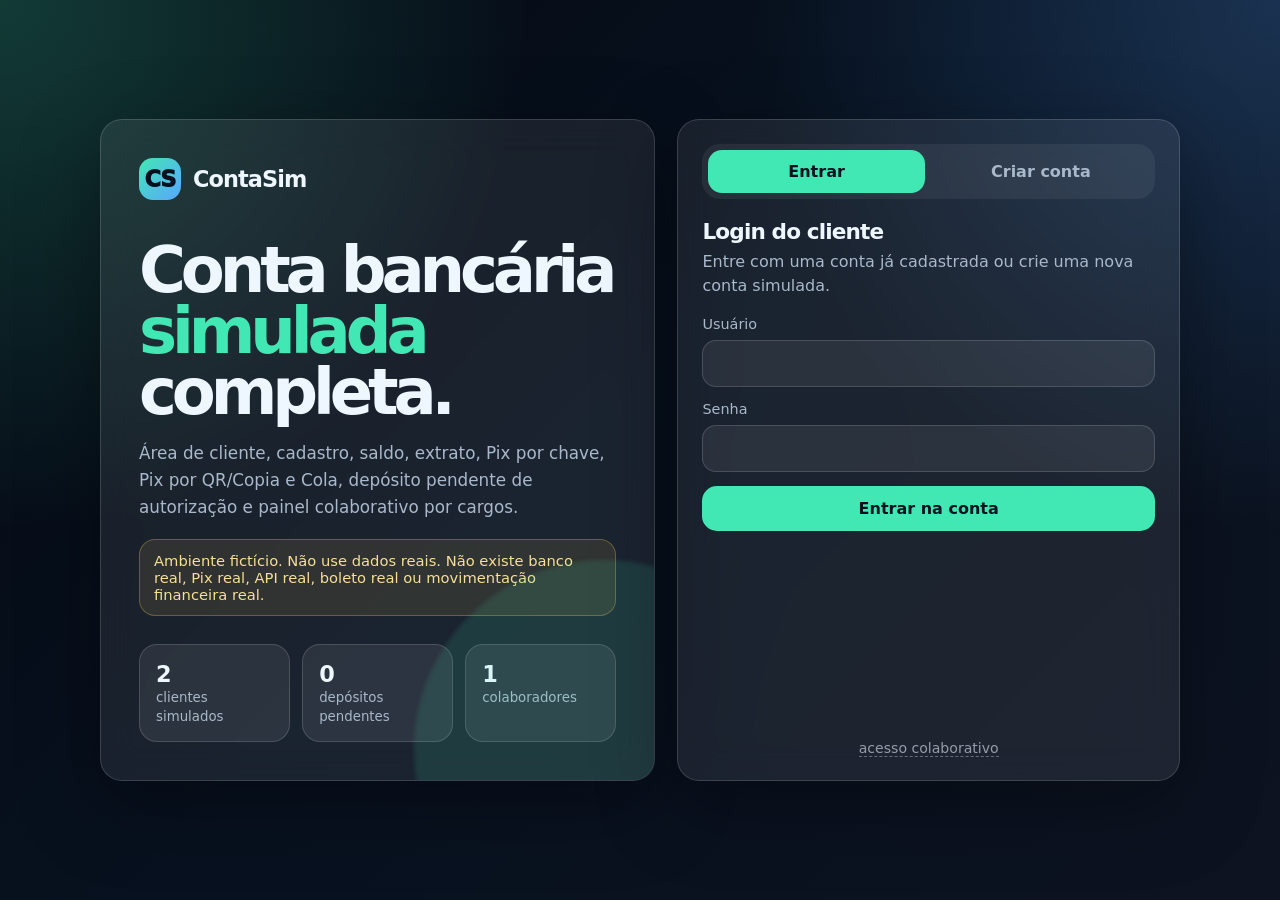
==== index.html @ 7216822e "Add files via upload" ====
<!DOCTYPE html>
<html lang="pt-BR">
<head>
  <meta charset="UTF-8" />
  <meta name="viewport" content="width=device-width, initial-scale=1.0" />
  <title>ContaSim — App Bancário Simulado</title>
  <link rel="stylesheet" href="styles.css" />
</head>
<body>
  <noscript>Ative o JavaScript para usar a simulação.</noscript>
  <div id="app"></div>
  <div id="toast" class="toast"></div>
  <script src="app.js"></script>
</body>
</html>
---- styles.css ----
:root {
  --bg: #07111f;
  --bg-soft: #0b1a2e;
  --card: rgba(255, 255, 255, 0.08);
  --card-strong: rgba(255, 255, 255, 0.13);
  --line: rgba(255, 255, 255, 0.15);
  --text: #eef6ff;
  --muted: #a9b8ca;
  --accent: #42e8b4;
  --accent-2: #58a6ff;
  --danger: #ff5f6d;
  --warning: #ffcf5a;
  --ok: #4ced9a;
  --shadow: 0 24px 80px rgba(0, 0, 0, 0.35);
  --radius: 22px;
  font-family: Inter, ui-sans-serif, system-ui, -apple-system, BlinkMacSystemFont, "Segoe UI", sans-serif;
}

* { box-sizing: border-box; }
html { scroll-behavior: smooth; }
body {
  margin: 0;
  color: var(--text);
  background:
    radial-gradient(circle at top left, rgba(66, 232, 180, 0.22), transparent 34%),
    radial-gradient(circle at top right, rgba(88, 166, 255, 0.22), transparent 34%),
    linear-gradient(135deg, #050a12 0%, #07111f 48%, #0d1320 100%);
  min-height: 100vh;
}

button, input, select, textarea { font: inherit; }
button { border: 0; }
input, select, textarea {
  width: 100%;
  border: 1px solid var(--line);
  background: rgba(255, 255, 255, 0.07);
  color: var(--text);
  padding: 13px 14px;
  border-radius: 14px;
  outline: none;
  transition: border .2s, background .2s, transform .2s;
}
input:focus, select:focus, textarea:focus { border-color: rgba(66, 232, 180, .8); background: rgba(255,255,255,.11); }
input::placeholder, textarea::placeholder { color: rgba(238, 246, 255, .45); }
select option { color: #07111f; }
textarea { min-height: 92px; resize: vertical; }
label { color: var(--muted); font-size: .9rem; display: block; margin-bottom: 8px; }

.app-shell { min-height: 100vh; display: flex; flex-direction: column; }
.auth-page { min-height: 100vh; display: grid; place-items: center; padding: 28px 16px; }
.auth-grid { width: min(1080px, 100%); display: grid; grid-template-columns: 1.05fr .95fr; gap: 22px; align-items: stretch; }
.hero-card, .auth-card, .panel-card, .mini-card, .table-card {
  background: var(--card);
  border: 1px solid var(--line);
  border-radius: var(--radius);
  box-shadow: var(--shadow);
  backdrop-filter: blur(18px);
}
.hero-card { padding: 38px; overflow: hidden; position: relative; min-height: 580px; display: flex; flex-direction: column; justify-content: space-between; }
.hero-card::after {
  content: "";
  position: absolute;
  inset: auto -140px -160px auto;
  width: 380px;
  height: 380px;
  border-radius: 50%;
  background: rgba(66,232,180,.12);
  filter: blur(2px);
}
.brand { display: flex; align-items: center; gap: 12px; font-weight: 900; letter-spacing: -.04em; font-size: 1.4rem; }
.logo-mark { width: 42px; height: 42px; border-radius: 14px; display: grid; place-items: center; background: linear-gradient(135deg, var(--accent), var(--accent-2)); color: #04101d; font-weight: 1000; }
.hero-title { font-size: clamp(2.3rem, 5vw, 4.8rem); line-height: .95; letter-spacing: -.08em; margin: 40px 0 18px; }
.hero-title span { color: var(--accent); }
.hero-subtitle { color: var(--muted); max-width: 620px; font-size: 1.05rem; line-height: 1.6; }
.warning-line { margin-top: 18px; color: #f7df97; background: rgba(255, 207, 90, .1); border: 1px solid rgba(255,207,90,.28); padding: 12px 14px; border-radius: 16px; font-size: .92rem; }
.stat-row { display: grid; grid-template-columns: repeat(3, 1fr); gap: 12px; margin-top: 28px; }
.stat-pill { background: rgba(255,255,255,.08); border: 1px solid var(--line); border-radius: 18px; padding: 16px; }
.stat-pill strong { display: block; font-size: 1.4rem; }
.stat-pill small { color: var(--muted); }

.auth-card { padding: 24px; min-height: 580px; display: flex; flex-direction: column; }
.auth-tabs { display: grid; grid-template-columns: 1fr 1fr; gap: 8px; background: rgba(255,255,255,.06); border-radius: 18px; padding: 6px; margin-bottom: 20px; }
.tab-btn { color: var(--muted); background: transparent; border-radius: 14px; padding: 12px; cursor: pointer; font-weight: 700; }
.tab-btn.active { color: #06111f; background: var(--accent); }
.form-stack { display: grid; gap: 14px; }
.two { display: grid; grid-template-columns: 1fr 1fr; gap: 12px; }
.btn { cursor: pointer; border-radius: 15px; padding: 13px 16px; color: #06111f; background: var(--accent); font-weight: 900; transition: transform .16s ease, opacity .16s ease; text-align: center; display: inline-flex; justify-content: center; align-items: center; gap: 8px; }
.btn:hover { transform: translateY(-1px); }
.btn.secondary { background: rgba(255,255,255,.1); color: var(--text); border: 1px solid var(--line); }
.btn.danger { background: var(--danger); color: #fff; }
.btn.warning { background: var(--warning); color: #231d02; }
.btn.ok { background: var(--ok); color: #04110a; }
.btn.small { padding: 9px 11px; font-size: .86rem; border-radius: 12px; }
.btn:disabled { opacity: .45; cursor: not-allowed; transform: none; }
.staff-line { margin-top: auto; padding-top: 24px; text-align: center; color: rgba(238,246,255,.58); font-size: .88rem; }
.staff-line span { cursor: pointer; text-decoration: none; border-bottom: 1px dashed rgba(238,246,255,.35); }
.staff-line span:hover { color: var(--accent); border-color: var(--accent); }

.topbar { position: sticky; top: 0; z-index: 20; display: flex; align-items: center; justify-content: space-between; gap: 16px; padding: 16px clamp(14px, 4vw, 38px); background: rgba(7,17,31,.76); backdrop-filter: blur(18px); border-bottom: 1px solid var(--line); }
.topbar .right { display: flex; align-items: center; gap: 10px; flex-wrap: wrap; justify-content: flex-end; }
.badge { display: inline-flex; align-items: center; gap: 7px; border-radius: 999px; padding: 7px 10px; background: rgba(255,255,255,.08); border: 1px solid var(--line); color: var(--muted); font-size: .82rem; font-weight: 800; }
.badge.ok { color: #baffdc; border-color: rgba(76,237,154,.35); background: rgba(76,237,154,.1); }
.badge.danger { color: #ffd5d9; border-color: rgba(255,95,109,.35); background: rgba(255,95,109,.1); }
.badge.warning { color: #fff0ba; border-color: rgba(255,207,90,.35); background: rgba(255,207,90,.1); }
.badge.role { color: #d9eaff; border-color: rgba(88,166,255,.35); background: rgba(88,166,255,.1); }

.main { width: min(1240px, 100%); margin: 0 auto; padding: 24px clamp(14px, 4vw, 38px) 54px; }
.client-layout { display: grid; grid-template-columns: 260px 1fr; gap: 18px; align-items: start; }
.sidebar { position: sticky; top: 86px; background: var(--card); border: 1px solid var(--line); border-radius: 22px; padding: 12px; display: grid; gap: 8px; }
.nav-btn { width: 100%; background: transparent; color: var(--muted); border-radius: 14px; text-align: left; padding: 12px 13px; cursor: pointer; font-weight: 800; display: flex; align-items: center; gap: 10px; }
.nav-btn.active, .nav-btn:hover { background: rgba(66,232,180,.12); color: var(--text); }
.content { display: grid; gap: 16px; }
.panel-card { padding: 20px; }
.panel-title { margin: 0 0 6px; font-size: 1.35rem; letter-spacing: -.04em; }
.panel-subtitle { margin: 0 0 18px; color: var(--muted); line-height: 1.5; }
.grid-3 { display: grid; grid-template-columns: repeat(3, 1fr); gap: 14px; }
.grid-2 { display: grid; grid-template-columns: repeat(2, 1fr); gap: 14px; }
.mini-card { padding: 16px; box-shadow: none; }
.mini-card .label { color: var(--muted); font-size: .86rem; }
.mini-card .value { font-size: 1.55rem; font-weight: 1000; letter-spacing: -.05em; margin-top: 4px; word-break: break-word; }
.balance-card { background: linear-gradient(135deg, rgba(66,232,180,.22), rgba(88,166,255,.16)); border: 1px solid rgba(66,232,180,.32); }
.actions-row { display: flex; gap: 10px; flex-wrap: wrap; }
.hr { height: 1px; background: var(--line); margin: 16px 0; }
.small-muted { color: var(--muted); font-size: .88rem; line-height: 1.5; }
.code-box { padding: 13px; border-radius: 14px; background: rgba(0,0,0,.25); border: 1px dashed var(--line); color: #dce9f9; word-break: break-all; font-family: ui-monospace, SFMono-Regular, Menlo, Consolas, monospace; font-size: .88rem; }
.qr-wrap { display: flex; gap: 16px; align-items: center; flex-wrap: wrap; }
.qr-canvas { width: 176px; height: 176px; border-radius: 16px; background: #fff; padding: 8px; }

.table-wrap { overflow: auto; border-radius: 18px; border: 1px solid var(--line); }
table { width: 100%; border-collapse: collapse; min-width: 760px; background: rgba(255,255,255,.04); }
th, td { text-align: left; padding: 12px 14px; border-bottom: 1px solid rgba(255,255,255,.09); vertical-align: top; }
th { color: #c7d7e9; font-size: .82rem; text-transform: uppercase; letter-spacing: .04em; background: rgba(255,255,255,.06); }
td { color: #eef6ff; font-size: .92rem; }
tr:last-child td { border-bottom: 0; }
.row-actions { display: flex; gap: 7px; flex-wrap: wrap; }
.empty { text-align: center; padding: 28px; color: var(--muted); border: 1px dashed var(--line); border-radius: 18px; background: rgba(255,255,255,.04); }

.staff-layout { display: grid; grid-template-columns: 280px 1fr; gap: 18px; align-items: start; }
.staff-panel { min-height: 420px; }
.permission-grid { display: grid; grid-template-columns: repeat(2, minmax(0, 1fr)); gap: 10px; }
.permission-item { padding: 12px; border-radius: 14px; border: 1px solid var(--line); background: rgba(255,255,255,.05); color: var(--muted); }
.permission-item strong { color: var(--text); display: block; margin-bottom: 3px; }
.block-list { display: grid; gap: 10px; }
.block-item { padding: 12px; border-radius: 14px; background: rgba(255,95,109,.08); border: 1px solid rgba(255,95,109,.2); }

.toast { position: fixed; right: 18px; bottom: 18px; z-index: 99; max-width: min(420px, calc(100% - 36px)); padding: 14px 16px; border-radius: 16px; background: rgba(5,10,18,.94); border: 1px solid var(--line); box-shadow: var(--shadow); color: var(--text); transform: translateY(22px); opacity: 0; pointer-events: none; transition: .2s ease; }
.toast.show { transform: translateY(0); opacity: 1; }

.notice { border: 1px solid rgba(88,166,255,.26); background: rgba(88,166,255,.09); color: #dcecff; border-radius: 16px; padding: 12px 14px; line-height: 1.5; }
.notice.warning { border-color: rgba(255,207,90,.3); background: rgba(255,207,90,.1); color: #fff0bd; }
.notice.danger { border-color: rgba(255,95,109,.3); background: rgba(255,95,109,.1); color: #ffd8dc; }

.modal-backdrop { position: fixed; inset: 0; background: rgba(0,0,0,.58); z-index: 80; display: grid; place-items: center; padding: 16px; }
.modal { width: min(620px, 100%); max-height: min(760px, calc(100vh - 32px)); overflow: auto; background: #09182a; border: 1px solid var(--line); border-radius: 24px; box-shadow: var(--shadow); padding: 20px; }
.modal-head { display: flex; align-items: start; justify-content: space-between; gap: 12px; margin-bottom: 14px; }
.modal-head h3 { margin: 0; }

@media (max-width: 920px) {
  .auth-grid, .client-layout, .staff-layout, .grid-3, .grid-2 { grid-template-columns: 1fr; }
  .hero-card { min-height: auto; }
  .auth-card { min-height: auto; }
  .sidebar { position: static; display: flex; overflow-x: auto; }
  .nav-btn { min-width: max-content; }
  .two { grid-template-columns: 1fr; }
  .topbar { align-items: flex-start; flex-direction: column; }
  .topbar .right { justify-content: flex-start; }
}

@media (max-width: 560px) {
  .hero-card, .auth-card, .panel-card { padding: 18px; border-radius: 18px; }
  .stat-row, .permission-grid { grid-template-columns: 1fr; }
  .main { padding-left: 12px; padding-right: 12px; }
  .actions-row { flex-direction: column; }
  .btn { width: 100%; }
}
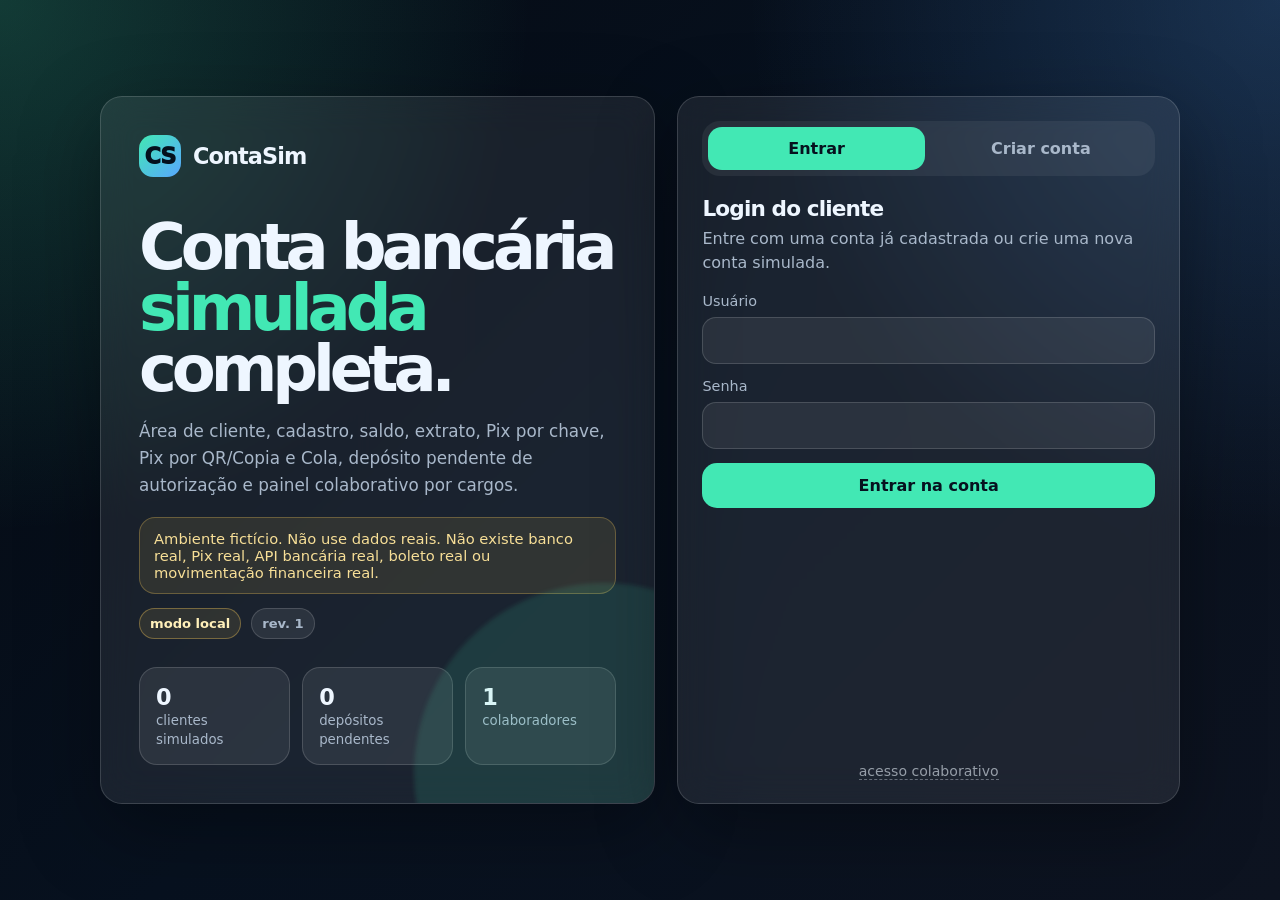
==== commit 52e1ba73: "Add files via upload" ====
--- a/index.html
+++ b/index.html
@@ -3,13 +3,14 @@
 <head>
   <meta charset="UTF-8" />
   <meta name="viewport" content="width=device-width, initial-scale=1.0" />
+  <meta http-equiv="Cache-Control" content="no-store" />
   <title>ContaSim — App Bancário Simulado</title>
-  <link rel="stylesheet" href="styles.css" />
+  <link rel="stylesheet" href="styles.css?v=4" />
 </head>
 <body>
   <noscript>Ative o JavaScript para usar a simulação.</noscript>
   <div id="app"></div>
   <div id="toast" class="toast"></div>
-  <script src="app.js"></script>
+  <script src="app.js?v=4"></script>
 </body>
 </html>
